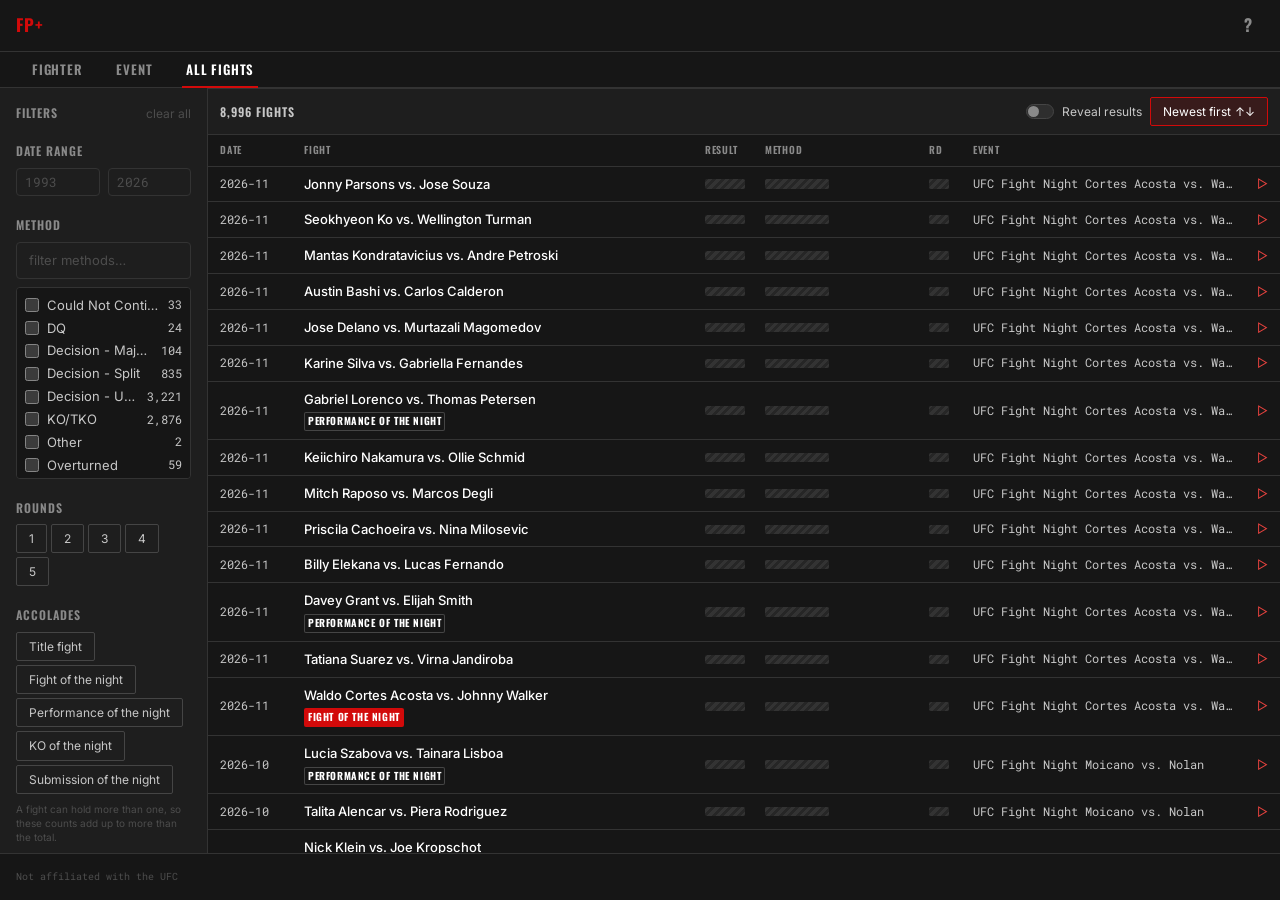
==== docs/index.html @ 746060a8 "added ufc vegas 123 + 124" ====
<!doctype html><html lang="en"><head><meta charset="utf-8" /><meta name="viewport" content="width=device-width, initial-scale=1" /><title>FP+ — search UFC Fight Pass</title><meta name="description" content="Search the UFC Fight Pass library by fighter, by event, or by what happened in the fight." /><link rel="preconnect" href="https://fonts.googleapis.com" /><link rel="preconnect" href="https://fonts.gstatic.com" crossorigin /><link rel="stylesheet" href="https://fonts.googleapis.com/css2?family=Inter:wght@400;500;600&family=Oswald:wght@500;600;700&family=Roboto+Mono:wght@400;500&display=swap" /><link rel="stylesheet" href="v/4405d259d22b/css/tokens.css" /><link rel="stylesheet" href="v/4405d259d22b/css/base.css" /><script type="importmap"> { "imports": { "lit": "./v/4405d259d22b/packages/lit-core.min.js" } } </script><script type="module" src="v/4405d259d22b/js/fp-app.js"></script></head><body><fp-app></fp-app><noscript>FP+ is a search interface; it needs JavaScript to run.</noscript></body></html>
---- docs/v/4405d259d22b/css/tokens.css ----
:root{color-scheme:dark;--black: #0a0a0a;--surface-1: #161616;--surface-2: #1e1e1e;--surface-3: #262626;--surface-4: #2e2e2e;--gray-300: #c7c7c7;--gray-500: #8a8a8a;--gray-700: #4d4d4d;--white: #ffffff;--red-400: #e8433f;--red-600: #d20a0a;--red-700: #a80808;--green-400: #4fd07a;--rose-300: #f28a87;--amber-400: #f0bc4e;--bg-app: var(--surface-1);--bg-surface: var(--surface-2);--bg-raised: var(--surface-3);--bg-active: var(--surface-4);--scrim: linear-gradient(to top, rgb(10 10 10 / .95), rgb(10 10 10 / .15));--text: var(--white);--text-dim: var(--gray-300);--text-faint: var(--gray-500);--text-off: var(--gray-700);--line: #333333;--line-strong: #454545;--accent: var(--red-600);--accent-hover: var(--red-400);--accent-press: var(--red-700);--accent-soft: rgb(210 10 10 / .14);--focus: var(--red-400);--win: var(--green-400);--loss: var(--rose-300);--draw: var(--gray-500);--gold: var(--amber-400);--font-display: Oswald, "Arial Narrow", Impact, sans-serif;--font-body: Inter, system-ui, -apple-system, "Segoe UI", sans-serif;--font-mono: "Roboto Mono", ui-monospace, "SF Mono", monospace;--text-2xs: .625rem;--text-xs: .75rem;--text-sm: .8125rem;--text-base: .9375rem;--text-md: 1.0625rem;--text-lg: 1.25rem;--text-xl: 1.5rem;--text-2xl: 1.875rem;--leading-tight: 1.1;--leading-normal: 1.45;--tracking-caps: .08em;--tracking-title: .02em;--space-1: .25rem;--space-2: .5rem;--space-3: .75rem;--space-4: 1rem;--space-5: 1.25rem;--space-6: 1.5rem;--space-8: 2rem;--space-12: 3rem;--radius-sm: 2px;--radius-md: 4px;--radius-lg: 6px;--shadow-card: 0 2px 8px rgb(0 0 0 / .5);--shadow-elevated: 0 8px 24px rgb(0 0 0 / .6);--shadow-focus: 0 0 0 3px var(--accent-soft);--dur-fast: .12s;--dur: .18s;--ease: cubic-bezier(.2, .7, .3, 1);--bar-height: 3.25rem;--tab-height: 2.25rem;--content-max: 90rem;--page-pad: var(--space-4);--row-pad: var(--space-3)}@property --stack-gap{syntax: "<length>"; inherits: false; initial-value: 12px;}@property --cluster-gap{syntax: "<length>"; inherits: false; initial-value: 8px;}@property --grid-gap{syntax: "<length>"; inherits: false; initial-value: 12px;}@property --grid-min{syntax: "<length>"; inherits: false; initial-value: 240px;}@property --frame-width{syntax: "<length> | auto"; inherits: false; initial-value: auto;}@property --panel-width{syntax: "<length>"; inherits: false; initial-value: 208px;}
---- docs/v/4405d259d22b/css/base.css ----
*,*:before,*:after{box-sizing:border-box}html{block-size:100%;scrollbar-color:var(--surface-4) transparent;scrollbar-width:thin}body{margin:0;min-block-size:100%;background:var(--bg-app);color:var(--text);font-family:var(--font-body);font-size:var(--text-base);line-height:var(--leading-normal);-webkit-font-smoothing:antialiased;text-rendering:optimizeLegibility}::selection{background:var(--accent);color:var(--white)}
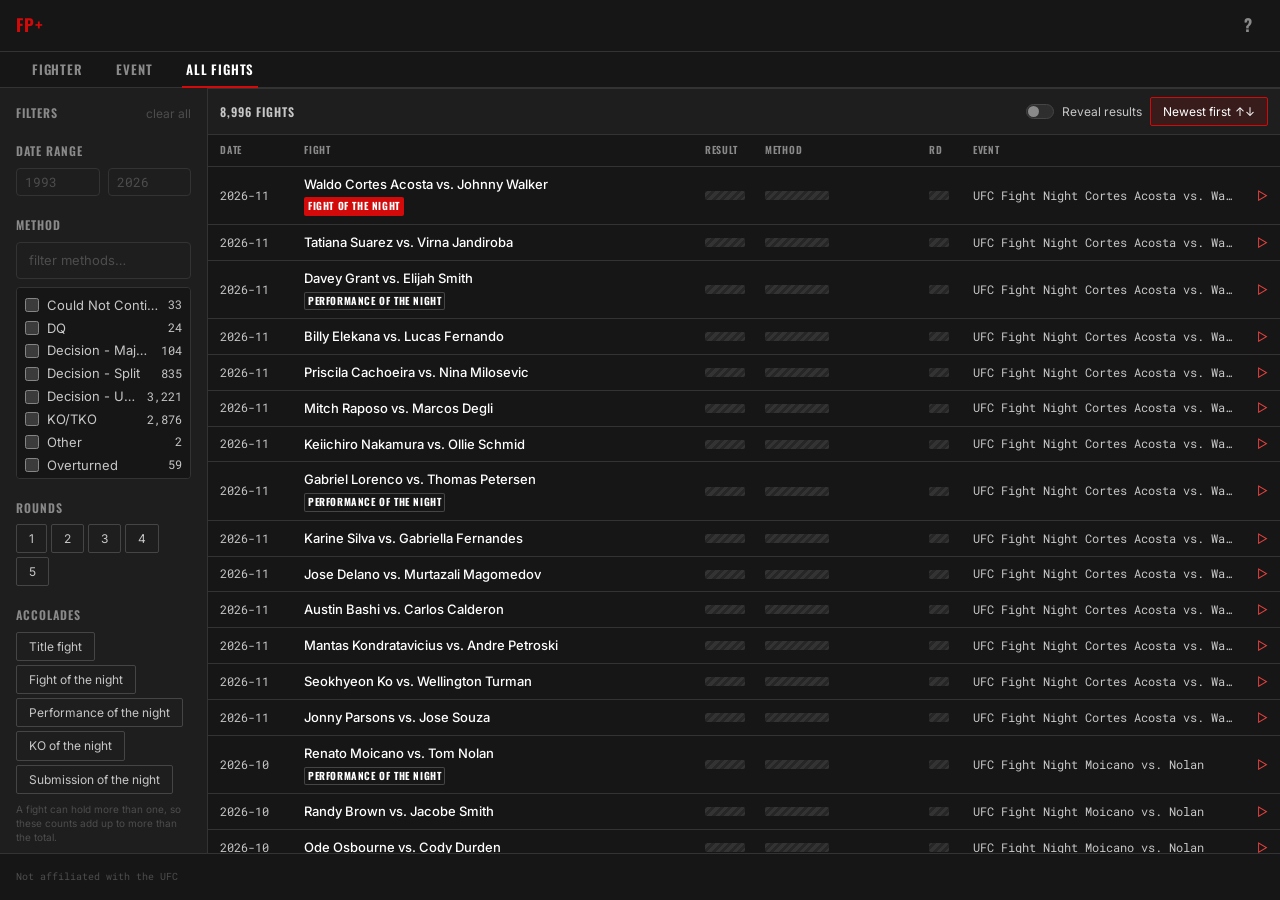
==== commit f5345600: "ordering + bundle" ====
--- a/docs/index.html
+++ b/docs/index.html
@@ -1 +1 @@
-<!doctype html><html lang="en"><head><meta charset="utf-8" /><meta name="viewport" content="width=device-width, initial-scale=1" /><title>FP+ — search UFC Fight Pass</title><meta name="description" content="Search the UFC Fight Pass library by fighter, by event, or by what happened in the fight." /><link rel="preconnect" href="https://fonts.googleapis.com" /><link rel="preconnect" href="https://fonts.gstatic.com" crossorigin /><link rel="stylesheet" href="https://fonts.googleapis.com/css2?family=Inter:wght@400;500;600&family=Oswald:wght@500;600;700&family=Roboto+Mono:wght@400;500&display=swap" /><link rel="stylesheet" href="v/4405d259d22b/css/tokens.css" /><link rel="stylesheet" href="v/4405d259d22b/css/base.css" /><script type="importmap"> { "imports": { "lit": "./v/4405d259d22b/packages/lit-core.min.js" } } </script><script type="module" src="v/4405d259d22b/js/fp-app.js"></script></head><body><fp-app></fp-app><noscript>FP+ is a search interface; it needs JavaScript to run.</noscript></body></html>+<!doctype html><html lang="en"><head><meta charset="utf-8" /><meta name="viewport" content="width=device-width, initial-scale=1" /><title>FP+ — search UFC Fight Pass</title><meta name="description" content="Search the UFC Fight Pass library by fighter, by event, or by what happened in the fight." /><link rel="preconnect" href="https://fonts.googleapis.com" /><link rel="preconnect" href="https://fonts.gstatic.com" crossorigin /><link rel="stylesheet" href="https://fonts.googleapis.com/css2?family=Inter:wght@400;500;600&family=Oswald:wght@500;600;700&family=Roboto+Mono:wght@400;500&display=swap" /><link rel="stylesheet" href="v/fee47061f375/css/tokens.css" /><link rel="stylesheet" href="v/fee47061f375/css/base.css" /><script type="importmap"> { "imports": { "lit": "./v/fee47061f375/packages/lit-core.min.js" } } </script><script type="module" src="v/fee47061f375/js/fp-app.js"></script></head><body><fp-app></fp-app><noscript>FP+ is a search interface; it needs JavaScript to run.</noscript></body></html>
--- a/docs/v/fee47061f375/css/tokens.css
+++ b/docs/v/fee47061f375/css/tokens.css
@@ -0,0 +1 @@
+:root{color-scheme:dark;--black: #0a0a0a;--surface-1: #161616;--surface-2: #1e1e1e;--surface-3: #262626;--surface-4: #2e2e2e;--gray-300: #c7c7c7;--gray-500: #8a8a8a;--gray-700: #4d4d4d;--white: #ffffff;--red-400: #e8433f;--red-600: #d20a0a;--red-700: #a80808;--green-400: #4fd07a;--rose-300: #f28a87;--amber-400: #f0bc4e;--bg-app: var(--surface-1);--bg-surface: var(--surface-2);--bg-raised: var(--surface-3);--bg-active: var(--surface-4);--scrim: linear-gradient(to top, rgb(10 10 10 / .95), rgb(10 10 10 / .15));--text: var(--white);--text-dim: var(--gray-300);--text-faint: var(--gray-500);--text-off: var(--gray-700);--line: #333333;--line-strong: #454545;--accent: var(--red-600);--accent-hover: var(--red-400);--accent-press: var(--red-700);--accent-soft: rgb(210 10 10 / .14);--focus: var(--red-400);--win: var(--green-400);--loss: var(--rose-300);--draw: var(--gray-500);--gold: var(--amber-400);--font-display: Oswald, "Arial Narrow", Impact, sans-serif;--font-body: Inter, system-ui, -apple-system, "Segoe UI", sans-serif;--font-mono: "Roboto Mono", ui-monospace, "SF Mono", monospace;--text-2xs: .625rem;--text-xs: .75rem;--text-sm: .8125rem;--text-base: .9375rem;--text-md: 1.0625rem;--text-lg: 1.25rem;--text-xl: 1.5rem;--text-2xl: 1.875rem;--leading-tight: 1.1;--leading-normal: 1.45;--tracking-caps: .08em;--tracking-title: .02em;--space-1: .25rem;--space-2: .5rem;--space-3: .75rem;--space-4: 1rem;--space-5: 1.25rem;--space-6: 1.5rem;--space-8: 2rem;--space-12: 3rem;--radius-sm: 2px;--radius-md: 4px;--radius-lg: 6px;--shadow-card: 0 2px 8px rgb(0 0 0 / .5);--shadow-elevated: 0 8px 24px rgb(0 0 0 / .6);--shadow-focus: 0 0 0 3px var(--accent-soft);--dur-fast: .12s;--dur: .18s;--ease: cubic-bezier(.2, .7, .3, 1);--bar-height: 3.25rem;--tab-height: 2.25rem;--content-max: 90rem;--page-pad: var(--space-4);--row-pad: var(--space-3)}@property --stack-gap{syntax: "<length>"; inherits: false; initial-value: 12px;}@property --cluster-gap{syntax: "<length>"; inherits: false; initial-value: 8px;}@property --grid-gap{syntax: "<length>"; inherits: false; initial-value: 12px;}@property --grid-min{syntax: "<length>"; inherits: false; initial-value: 240px;}@property --frame-width{syntax: "<length> | auto"; inherits: false; initial-value: auto;}@property --panel-width{syntax: "<length>"; inherits: false; initial-value: 208px;}
--- a/docs/v/fee47061f375/css/base.css
+++ b/docs/v/fee47061f375/css/base.css
@@ -0,0 +1 @@
+*,*:before,*:after{box-sizing:border-box}html{block-size:100%;scrollbar-color:var(--surface-4) transparent;scrollbar-width:thin}body{margin:0;min-block-size:100%;background:var(--bg-app);color:var(--text);font-family:var(--font-body);font-size:var(--text-base);line-height:var(--leading-normal);-webkit-font-smoothing:antialiased;text-rendering:optimizeLegibility}::selection{background:var(--accent);color:var(--white)}
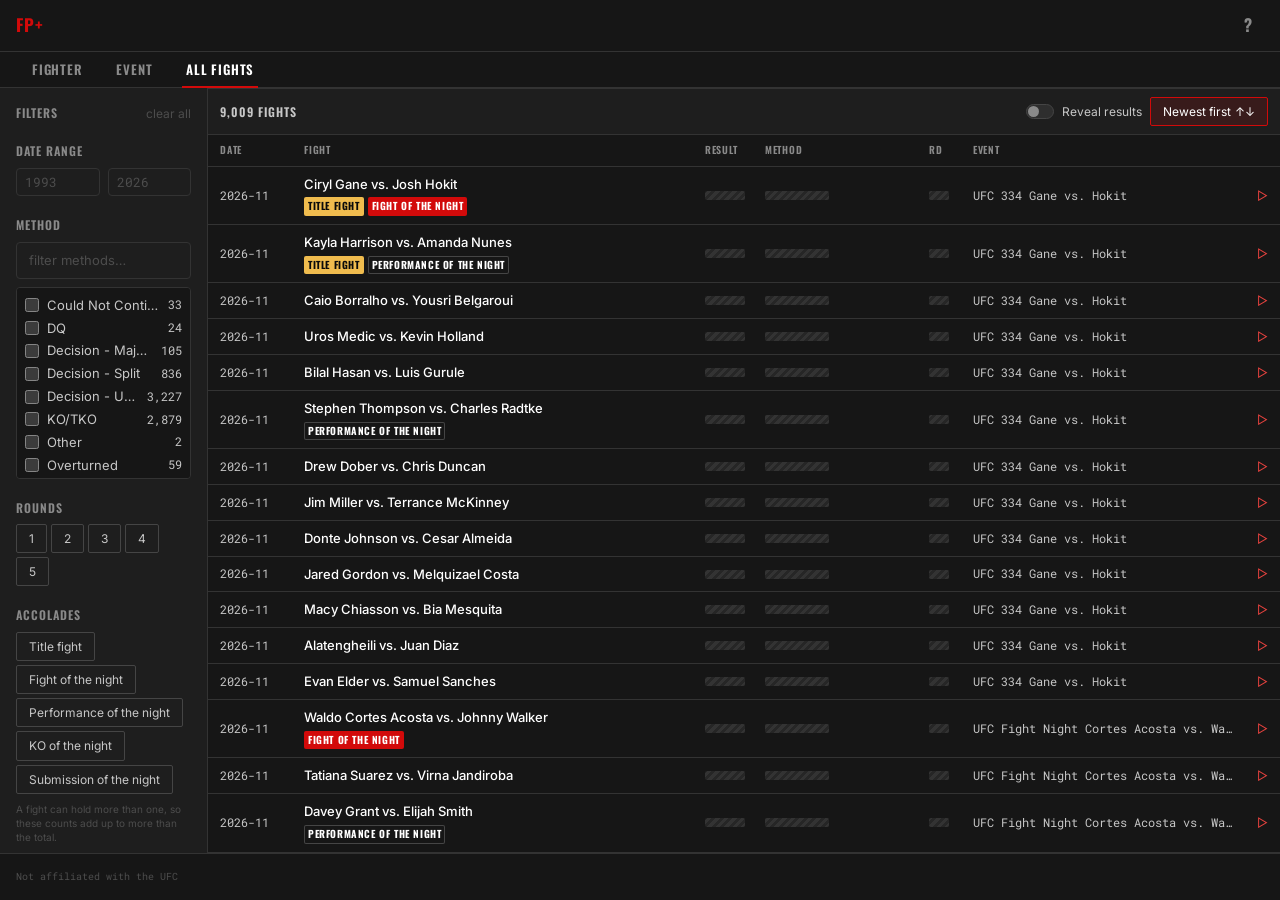
==== commit b97c645e: "added 334" ====
--- a/docs/index.html
+++ b/docs/index.html
@@ -1 +1 @@
-<!doctype html><html lang="en"><head><meta charset="utf-8" /><meta name="viewport" content="width=device-width, initial-scale=1" /><title>FP+ — search UFC Fight Pass</title><meta name="description" content="Search the UFC Fight Pass library by fighter, by event, or by what happened in the fight." /><link rel="preconnect" href="https://fonts.googleapis.com" /><link rel="preconnect" href="https://fonts.gstatic.com" crossorigin /><link rel="stylesheet" href="https://fonts.googleapis.com/css2?family=Inter:wght@400;500;600&family=Oswald:wght@500;600;700&family=Roboto+Mono:wght@400;500&display=swap" /><link rel="stylesheet" href="v/fee47061f375/css/tokens.css" /><link rel="stylesheet" href="v/fee47061f375/css/base.css" /><script type="importmap"> { "imports": { "lit": "./v/fee47061f375/packages/lit-core.min.js" } } </script><script type="module" src="v/fee47061f375/js/fp-app.js"></script></head><body><fp-app></fp-app><noscript>FP+ is a search interface; it needs JavaScript to run.</noscript></body></html>+<!doctype html><html lang="en"><head><meta charset="utf-8" /><meta name="viewport" content="width=device-width, initial-scale=1" /><title>FP+ — search UFC Fight Pass</title><meta name="description" content="Search the UFC Fight Pass library by fighter, by event, or by what happened in the fight." /><link rel="preconnect" href="https://fonts.googleapis.com" /><link rel="preconnect" href="https://fonts.gstatic.com" crossorigin /><link rel="stylesheet" href="https://fonts.googleapis.com/css2?family=Inter:wght@400;500;600&family=Oswald:wght@500;600;700&family=Roboto+Mono:wght@400;500&display=swap" /><link rel="stylesheet" href="v/692ce3e0d0dd/css/tokens.css" /><link rel="stylesheet" href="v/692ce3e0d0dd/css/base.css" /><script type="importmap"> { "imports": { "lit": "./v/692ce3e0d0dd/packages/lit-core.min.js" } } </script><script type="module" src="v/692ce3e0d0dd/js/fp-app.js"></script></head><body><fp-app></fp-app><noscript>FP+ is a search interface; it needs JavaScript to run.</noscript></body></html>
--- a/docs/v/692ce3e0d0dd/css/tokens.css
+++ b/docs/v/692ce3e0d0dd/css/tokens.css
@@ -0,0 +1 @@
+:root{color-scheme:dark;--black: #0a0a0a;--surface-1: #161616;--surface-2: #1e1e1e;--surface-3: #262626;--surface-4: #2e2e2e;--gray-300: #c7c7c7;--gray-500: #8a8a8a;--gray-700: #4d4d4d;--white: #ffffff;--red-400: #e8433f;--red-600: #d20a0a;--red-700: #a80808;--green-400: #4fd07a;--rose-300: #f28a87;--amber-400: #f0bc4e;--bg-app: var(--surface-1);--bg-surface: var(--surface-2);--bg-raised: var(--surface-3);--bg-active: var(--surface-4);--scrim: linear-gradient(to top, rgb(10 10 10 / .95), rgb(10 10 10 / .15));--text: var(--white);--text-dim: var(--gray-300);--text-faint: var(--gray-500);--text-off: var(--gray-700);--line: #333333;--line-strong: #454545;--accent: var(--red-600);--accent-hover: var(--red-400);--accent-press: var(--red-700);--accent-soft: rgb(210 10 10 / .14);--focus: var(--red-400);--win: var(--green-400);--loss: var(--rose-300);--draw: var(--gray-500);--gold: var(--amber-400);--font-display: Oswald, "Arial Narrow", Impact, sans-serif;--font-body: Inter, system-ui, -apple-system, "Segoe UI", sans-serif;--font-mono: "Roboto Mono", ui-monospace, "SF Mono", monospace;--text-2xs: .625rem;--text-xs: .75rem;--text-sm: .8125rem;--text-base: .9375rem;--text-md: 1.0625rem;--text-lg: 1.25rem;--text-xl: 1.5rem;--text-2xl: 1.875rem;--leading-tight: 1.1;--leading-normal: 1.45;--tracking-caps: .08em;--tracking-title: .02em;--space-1: .25rem;--space-2: .5rem;--space-3: .75rem;--space-4: 1rem;--space-5: 1.25rem;--space-6: 1.5rem;--space-8: 2rem;--space-12: 3rem;--radius-sm: 2px;--radius-md: 4px;--radius-lg: 6px;--shadow-card: 0 2px 8px rgb(0 0 0 / .5);--shadow-elevated: 0 8px 24px rgb(0 0 0 / .6);--shadow-focus: 0 0 0 3px var(--accent-soft);--dur-fast: .12s;--dur: .18s;--ease: cubic-bezier(.2, .7, .3, 1);--bar-height: 3.25rem;--tab-height: 2.25rem;--content-max: 90rem;--page-pad: var(--space-4);--row-pad: var(--space-3)}@property --stack-gap{syntax: "<length>"; inherits: false; initial-value: 12px;}@property --cluster-gap{syntax: "<length>"; inherits: false; initial-value: 8px;}@property --grid-gap{syntax: "<length>"; inherits: false; initial-value: 12px;}@property --grid-min{syntax: "<length>"; inherits: false; initial-value: 240px;}@property --frame-width{syntax: "<length> | auto"; inherits: false; initial-value: auto;}@property --panel-width{syntax: "<length>"; inherits: false; initial-value: 208px;}
--- a/docs/v/692ce3e0d0dd/css/base.css
+++ b/docs/v/692ce3e0d0dd/css/base.css
@@ -0,0 +1 @@
+*,*:before,*:after{box-sizing:border-box}html{block-size:100%;scrollbar-color:var(--surface-4) transparent;scrollbar-width:thin}body{margin:0;min-block-size:100%;background:var(--bg-app);color:var(--text);font-family:var(--font-body);font-size:var(--text-base);line-height:var(--leading-normal);-webkit-font-smoothing:antialiased;text-rendering:optimizeLegibility}::selection{background:var(--accent);color:var(--white)}
